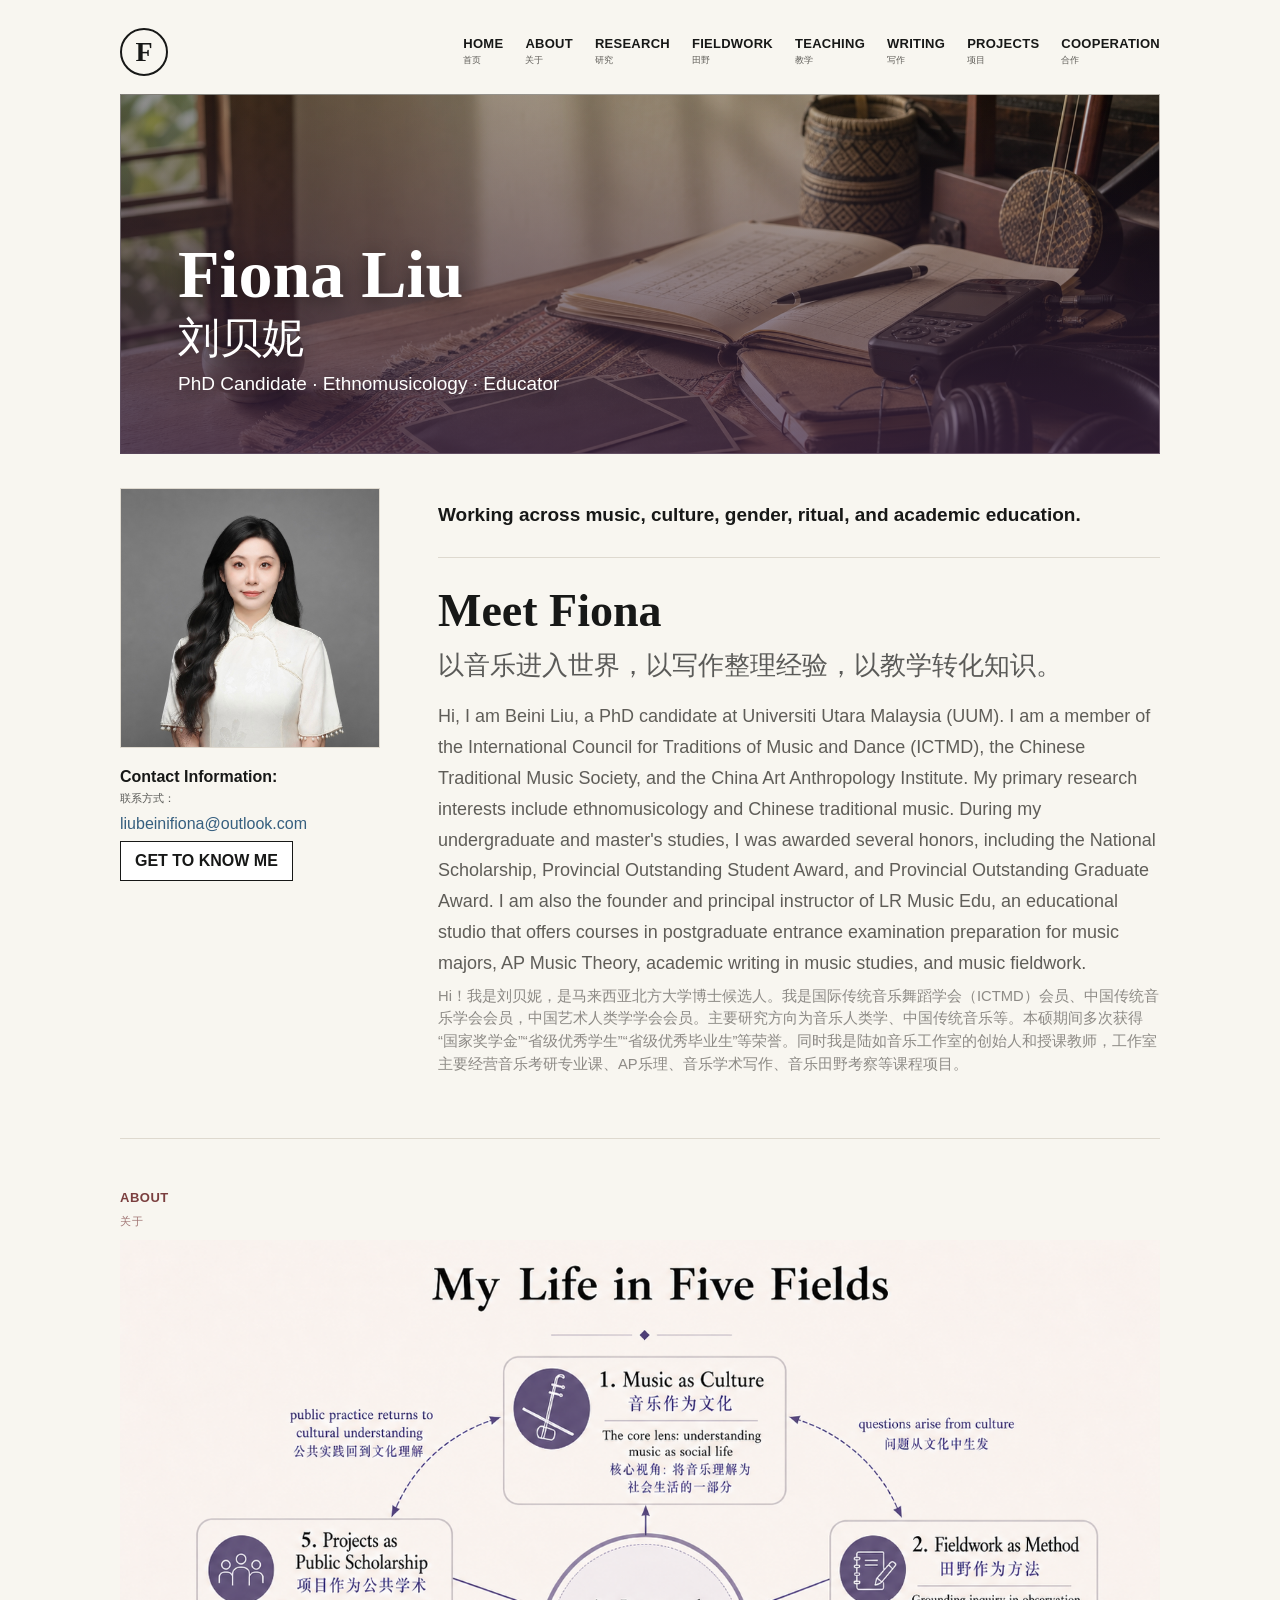
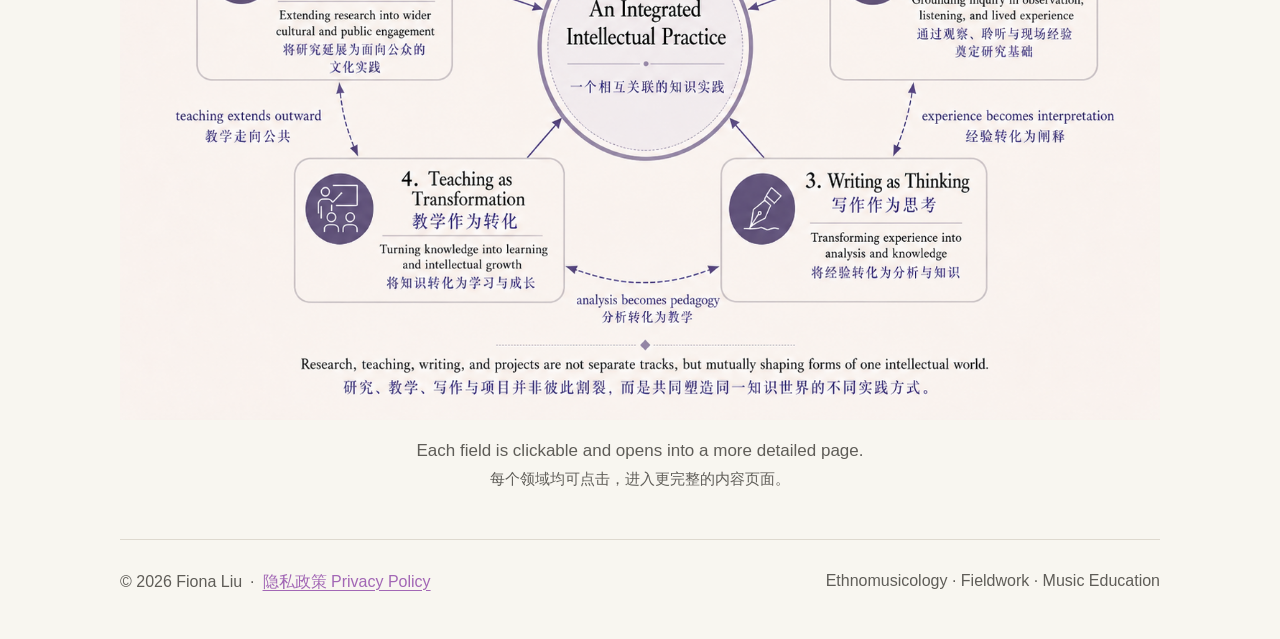
==== index.html @ c887c6ca "Add files via upload" ====
<!doctype html>
<html lang="en">
  <head>
    <meta charset="utf-8">
    <meta name="viewport" content="width=device-width, initial-scale=1">
    <meta
      name="description"
      content="Fiona Liu, ethnomusicology PhD researcher, educator, and founder of Lu Ru Music."
    >
    <title>Fiona Liu | Ethnomusicology & Music Education</title>
    <link rel="stylesheet" href="styles.css?v=20260607-12">
  </head>
  <body>
    <header class="site-header">
      <a class="brand" href="#home" aria-label="Fiona Liu home">
        <span class="brand-mark">F</span>
      </a>
      <button class="menu-toggle" type="button" aria-expanded="false" aria-controls="primary-menu" data-i18n="navMenu">
        Navigation
      </button>
      <nav class="nav-links" id="primary-menu" aria-label="Primary navigation">
        <a href="#home" data-i18n="navHome">Home</a>
        <a href="#about" data-i18n="navAbout">About</a>
        <a href="#research" data-i18n="navResearch">Research</a>
        <a href="#fieldwork" data-i18n="navFieldwork">Fieldwork</a>
        <a href="#teaching" data-i18n="navTeaching">Teaching</a>
        <a href="#writing" data-i18n="navWriting">Writing</a>
        <a href="#projects" data-i18n="navProjects">Projects</a>
        <a href="#contact" data-i18n="navCooperation">Cooperation</a>
      </nav>
    </header>

    <main id="home">
      <section class="home-section">
        <div class="home-hero">
          <img src="assets/fieldwork-hero.png" alt="" class="home-banner">
          <div class="home-hero-copy">
            <h1 id="home-title">
              <span>Fiona Liu</span>
              <span class="name-local" data-i18n="heroTitleLocal">刘贝妮</span>
            </h1>
            <p class="role-line" data-i18n="heroEyebrow">PhD Candidate · Ethnomusicology · Educator</p>
          </div>
        </div>

        <div class="mobile-statement">
          <span class="statement-mark" aria-hidden="true">♪</span>
          <p class="tagline" data-i18n="heroCopy">
            Working across music, culture, gender, ritual, and academic education.
          </p>
        </div>

        <div class="home-grid">
          <aside class="profile-card" aria-label="Contact information">
            <img class="portrait-image" src="assets/fiona-portrait.jpg" alt="Portrait of Fiona Liu">
            <div class="contact-block">
              <h2 data-i18n="contactInfoTitle">Contact Information:</h2>
              <a href="mailto:liubeinifiona@outlook.com">liubeinifiona@outlook.com</a>
              <a class="button-link know-me-button" href="#about">GET TO KNOW ME</a>
            </div>
          </aside>

          <section class="home-intro" aria-labelledby="home-title">
            <p class="tagline" data-i18n="heroCopy">
              Working across music, culture, gender, ritual, and academic education.
            </p>

            <div class="divider"></div>

            <h2 data-i18n="aboutTitle">Meet Fiona</h2>
            <p data-i18n="aboutText">
              Hi, I am Beini Liu, a PhD candidate at Universiti Utara Malaysia (UUM). I am a member of the International Council for Traditions of Music and Dance (ICTMD), the Chinese Traditional Music Society, and the China Art Anthropology Institute.
            </p>
          </section>
        </div>
      </section>

      <section class="content-section" id="about">
        <p class="section-kicker" data-i18n="aboutKicker">About</p>
        <div class="about-diagram-wrap">
          <img class="about-diagram" src="assets/five-fields-diagram-life.png" alt="My Life in Five Fields diagram">
          <a class="diagram-hotspot hotspot-research" href="#research" aria-label="Go to Research"></a>
          <a class="diagram-hotspot hotspot-fieldwork" href="#fieldwork" aria-label="Go to Fieldwork"></a>
          <a class="diagram-hotspot hotspot-writing" href="#writing" aria-label="Go to Writing"></a>
          <a class="diagram-hotspot hotspot-teaching" href="#teaching" aria-label="Go to Teaching"></a>
          <a class="diagram-hotspot hotspot-projects" href="#projects" aria-label="Go to Projects"></a>
        </div>
        <p class="diagram-note">
          <span>Each field is clickable and opens into a more detailed page.</span>
          <span lang="zh-CN">每个领域均可点击，进入更完整的内容页面。</span>
        </p>
      </section>

      <section class="content-section" id="research">
        <div class="section-heading">
          <p class="section-kicker" data-i18n="researchKicker">Research</p>
          <h2 data-i18n="researchTitle">Research Threads</h2>
          <p class="section-intro" data-i18n="researchIntro">
            My research path first developed from the study and training of Chinese traditional music, and later turned toward the cultural contexts, social relations, and field experience emphasized in ethnomusicology.
          </p>
        </div>
        <div class="research-table-wrap" aria-label="Research threads table">
          <table class="research-table">
            <thead>
              <tr>
                <th scope="col">Year</th>
                <th scope="col">Research Thread</th>
                <th scope="col">Paper Title</th>
                <th scope="col">Focus</th>
                <th scope="col">Status</th>
              </tr>
            </thead>
            <tbody>
              <tr>
                <td>2026</td>
                <td>Intangible Cultural Heritage, Short Video, and Sonic Translation</td>
                <td>音乐非遗的短视频化与声音转译</td>
                <td>Examines how Xi'an drum music is re-mediated through short-video platforms, focusing on the transformation of sound, performance, heritage narration, and public reception in digital circulation.</td>
                <td>In Progress</td>
              </tr>
              <tr>
                <td>2025</td>
                <td>AI, Musical Style, and Cultural Translation</td>
                <td>Ethnic Music Style Migration Algorithm Based on Artificial Intelligence</td>
                <td>Explores how AI-based style migration raises questions about ethnic musical style, technological mediation, and cultural representation.</td>
                <td>Accepted</td>
              </tr>
              <tr>
                <td>2025</td>
                <td>Oral History, Chinese National Community, and Music Documentation</td>
                <td>音乐口述史中的“中华民族共同体”表达机制</td>
                <td>Developed from the National Arts Fund project on oral history and music documentation of the Chinese national community, this thread explores how musical practices, oral narratives, and ethnic community memory can be documented and interpreted through ethnomusicological research.</td>
                <td>Accepted</td>
              </tr>
              <tr>
                <td>2021</td>
                <td>Peking Opera, Model Opera, and Vocal Music Structure</td>
                <td>京剧“样板戏”生腔音乐研究</td>
                <td>Examines the musical structure and stylistic features of shengqiang in Peking Opera “model operas,” with attention to vocal writing, theatrical convention, and the transformation of traditional operatic language in modern political and cultural contexts.</td>
                <td>Master's Thesis</td>
              </tr>
              <tr>
                <td>2020</td>
                <td>Huqin, Opera, and Instrumental Transformation</td>
                <td>胡琴在板腔体戏曲中的演变</td>
                <td>Examines the historical and stylistic transformation of huqin within banqiang-style opera traditions.</td>
                <td>Published</td>
              </tr>
              <tr>
                <td>2020</td>
                <td>Ritual Sound and Local Religious Practice</td>
                <td>An Investigation Report on the Music of Lectures in Lingying Palace of Mount Tai in Shandong Province</td>
                <td>Based on fieldwork on Taoist ritual music at Mount Tai, this thread examines the relation between local religious practice, ritual sound, and musical documentation.</td>
                <td>Conference Paper</td>
              </tr>
              <tr>
                <td>2020</td>
                <td>Labor Song, Place, and Cultural Memory</td>
                <td>山东运河号子审美特征及文化内涵研究</td>
                <td>Considers Shandong Canal Chant as a musical expression of regional labor, aesthetic form, and cultural memory.</td>
                <td>Published</td>
              </tr>
              <tr>
                <td>2020</td>
                <td>Traditional Music and Classroom Pedagogy</td>
                <td>The Art of Lesson Preparation of Music Teaching in Junior Middle School: Based on the Perspective of Traditional Chinese Music</td>
                <td>Reflects on how Chinese traditional music can inform lesson preparation and music pedagogy in secondary education.</td>
                <td>Published</td>
              </tr>
              <tr>
                <td>2020</td>
                <td>Humanistic Spirit and Music Education</td>
                <td>论音乐表演中的人文精神</td>
                <td>Engages with the cultivation of humanistic values through music education and aesthetic experience.</td>
                <td>Published</td>
              </tr>
            </tbody>
          </table>
        </div>
        <div class="research-training" aria-label="Research training">
          <div class="section-heading">
            <p class="section-kicker" data-i18n="researchTrainingKicker">Research Training 丨 研究训练</p>
            <h2 data-i18n="researchTrainingTitle">Research Training</h2>
          </div>
          <div class="training-list">
            <article>
              <div class="training-year">2025</div>
              <div>
                <h4>China National Arts Funds Program</h4>
              </div>
            </article>
            <article>
              <div class="training-year">2025</div>
              <div>
                <h4>The 4th Oral History Training Workshop</h4>
                <p>Renmin University, China</p>
              </div>
            </article>
            <article>
              <div class="training-year">2024</div>
              <div>
                <h4>The 13th Graduate Summer School on “Fair Communication in the Global Information Society”</h4>
                <p>Fudan University, China</p>
              </div>
            </article>
            <article>
              <div class="training-year">2024</div>
              <div>
                <h4>Ethnic Minority Singing Method Field Visit and Data Analysis Training Camp</h4>
                <p>Shanghai Conservatory of Music, China</p>
              </div>
            </article>
            <article>
              <div class="training-year">2024</div>
              <div>
                <h4>Digital Fieldwork and Ethnographic Methods</h4>
                <p>Shanghai Normal University, China</p>
              </div>
            </article>
            <article>
              <div class="training-year">2024</div>
              <div>
                <h4>Qualitative Methods and NVivo</h4>
                <p>NUS Methods School, Singapore</p>
              </div>
            </article>
            <article>
              <div class="training-year">2020</div>
              <div>
                <h4>Online Program of Education and Teaching Management</h4>
                <p>NUS, Singapore</p>
              </div>
            </article>
            <article>
              <div class="training-year">2017</div>
              <div>
                <h4>Shandong Normal University’s First Summer School for Outstanding Undergraduates</h4>
                <p>University of Northern Colorado, USA</p>
              </div>
            </article>
          </div>
        </div>
        <a class="button-link section-back" href="#about">Back 返回</a>
      </section>

      <section class="content-section" id="fieldwork">
        <div class="section-heading">
          <p class="section-kicker" data-i18n="fieldworkKicker">Fieldwork 丨 田野</p>
          <h2 data-i18n="fieldworkTitle">Fieldwork Archive</h2>
          <p class="section-intro" data-i18n="fieldworkIntro">
            This page gathers Fiona Liu's fieldwork, field-based training, and documentation experience across different regions, communities, and musical contexts. It shows how fieldwork functions not only as a method of collecting materials, but also as a way of building relationships, refining questions, and understanding music in lived settings.
          </p>
        </div>
        <div class="fieldwork-table-wrap" aria-label="Fieldwork archive table">
          <table class="fieldwork-table">
            <thead>
              <tr>
                <th scope="col">Year</th>
                <th scope="col">Fieldwork / Training</th>
                <th scope="col">Location</th>
                <th scope="col">Focus</th>
              </tr>
            </thead>
            <tbody>
              <tr>
                <td>2025</td>
                <td>Fieldwork on Indonesian Music Culture</td>
                <td>Bali/Yogyakarta, Indonesia</td>
                <td>Gamelan, Wayang Kulit, Kecak, traditional dance</td>
              </tr>
              <tr>
                <td>2025</td>
                <td>Fieldwork on Indigenous Music in Borneo</td>
                <td>East Malaysia</td>
                <td>Kenyah and Kadazan-Dusun music, instruments, interviews with heritage bearers</td>
              </tr>
              <tr>
                <td>2025</td>
                <td>National Arts Fund Oral History Program</td>
                <td>Guangxi, China</td>
                <td>Zhuang musical traditions, oral history, music documentation</td>
              </tr>
              <tr>
                <td>2024</td>
                <td>Minority Vocal Techniques Fieldwork Workshop</td>
                <td>Yunnan, China</td>
                <td>Bai Dabenqu, Nanjian Tiaocai, Midu folk songs</td>
              </tr>
              <tr>
                <td>2024</td>
                <td>Fieldwork on Mongolian Traditional Music</td>
                <td>Inner Mongolia, China</td>
                <td>Morin khuur, music museum, student interviews</td>
              </tr>
              <tr>
                <td>2024</td>
                <td>Digital Fieldwork Winter Training Camp</td>
                <td>Shanghai, China</td>
                <td>Digital methods, observation, interviews</td>
              </tr>
              <tr>
                <td>2020</td>
                <td>Interview with a Municipal Peking Opera Troupe</td>
                <td>China</td>
                <td>Peking Opera troupe organization, performance practice, and performer interviews</td>
              </tr>
              <tr>
                <td>2019-2020</td>
                <td>Fieldwork on Taoist Music</td>
                <td>Mount Tai, China</td>
                <td>Taoist ritual music and local religious practice</td>
              </tr>
            </tbody>
          </table>
        </div>
        <a class="button-link section-back" href="#about">Back 返回</a>
      </section>

      <section class="content-section" id="teaching">
        <div class="section-heading">
          <p class="section-kicker" data-i18n="teachingKicker">Teaching 丨 教学</p>
          <h2 data-i18n="teachingTitle">Music education</h2>
          <p class="section-intro" data-i18n="teachingIntro">
            The studio was founded in 2021. Its teaching work centers on the exam preparation needs of music students, especially postgraduate entrance courses, music theory, and academic writing training.
          </p>
        </div>

        <figure class="teaching-scope-figure">
          <button class="teaching-scope-button" type="button" data-image-viewer-trigger data-image-src="assets/lr-music-edu-scope.png" aria-label="放大查看陆如音乐经营范围图片">
            <img src="assets/lr-music-edu-scope.png" alt="陆如音乐经营范围：音乐考研专业课、音乐学术写作、乐理、音乐田野工作坊及进阶路径">
            <span>点击图片放大查看</span>
          </button>
        </figure>

        <div class="teaching-detail" lang="zh-CN">
          <section class="teaching-block">
            <div class="teaching-block-heading">
              <p class="section-kicker">Course Plan</p>
              <h3>考研初试课程</h3>
            </div>
            <div class="course-table-wrap" aria-label="考研初试课程方案">
              <table class="course-table">
                <thead>
                  <tr>
                    <th scope="col">课程名称</th>
                    <th scope="col">课时</th>
                    <th scope="col">授课形式</th>
                    <th scope="col">费用</th>
                  </tr>
                </thead>
                <tbody>
                  <tr>
                    <td data-label="课程名称">中西方音史基础班</td>
                    <td data-label="课时">40h +</td>
                    <td data-label="授课形式">录播</td>
                    <td data-label="费用">468元</td>
                  </tr>
                  <tr>
                    <td data-label="课程名称">中西方音史全程班</td>
                    <td data-label="课时">100h +</td>
                    <td data-label="授课形式">录播 + 直播 + 带背 + 模考</td>
                    <td data-label="费用">4950元</td>
                  </tr>
                  <tr>
                    <td data-label="课程名称">艺术概论基础班</td>
                    <td data-label="课时">20h +</td>
                    <td data-label="授课形式">录播</td>
                    <td data-label="费用">398元</td>
                  </tr>
                  <tr>
                    <td data-label="课程名称">艺术概论全程班</td>
                    <td data-label="课时">60h +</td>
                    <td data-label="授课形式">录播 + 直播 + 带背 + 模考</td>
                    <td data-label="费用">3500元</td>
                  </tr>
                  <tr>
                    <td data-label="课程名称">和声与曲式分析</td>
                    <td data-label="课时">50h +</td>
                    <td data-label="授课形式">直播</td>
                    <td data-label="费用">4400元</td>
                  </tr>
                  <tr>
                    <td data-label="课程名称">和声写作</td>
                    <td data-label="课时">30h +</td>
                    <td data-label="授课形式">直播</td>
                    <td data-label="费用">2500元</td>
                  </tr>
                </tbody>
              </table>
            </div>
          </section>

          <section class="teaching-block">
            <div class="teaching-block-heading">
              <h3>复试课程</h3>
            </div>
            <div class="course-table-wrap" aria-label="复试课程方案">
              <table class="course-table course-table-compact">
                <thead>
                  <tr>
                    <th scope="col">课程名称</th>
                    <th scope="col">课时</th>
                    <th scope="col">授课形式</th>
                    <th scope="col">费用</th>
                  </tr>
                </thead>
                <tbody>
                  <tr>
                    <td data-label="课程名称">中英文面试班</td>
                    <td data-label="课时">8h</td>
                    <td data-label="授课形式">直播</td>
                    <td data-label="费用">1500元</td>
                  </tr>
                  <tr>
                    <td data-label="课程名称">面试 + 笔试班</td>
                    <td data-label="课时">20h</td>
                    <td data-label="授课形式">直播</td>
                    <td data-label="费用">5000元</td>
                  </tr>
                </tbody>
              </table>
            </div>
          </section>

          <section class="teaching-block">
            <div class="teaching-block-heading">
              <p class="section-kicker">Teaching Features</p>
              <h3>教学特色</h3>
            </div>
            <ol class="teaching-feature-list">
              <li>
                <strong>定制化课程教材</strong>
                <p>不同课程均配套工作室自研或定制化教材，以适应具体学习目标、考试要求与课程内容。</p>
              </li>
              <li>
                <strong>框架化知识建构</strong>
                <p>课程将考试重难点纳入清晰的知识框架中。通过系统梳理与结构化讲解，帮助学生在理解的基础上记忆，从而提升学习效率与答题稳定性。</p>
              </li>
              <li>
                <strong>应试能力训练</strong>
                <p>通过知识点讲解、带背、答题模板、模拟考试、考后讲评等方式，帮助学生熟悉考试节奏，形成较稳定的答题思路与复试临场表达能力。课程目标并非单纯“讲完知识”，而是帮助学生真正进入考试状态。</p>
              </li>
              <li>
                <strong>全程学习陪伴</strong>
                <p>从报名、选课、复习规划到考前冲刺，教师与助教会根据学生的学习进度提供持续支持。通过课程提醒、资料整理、答疑反馈、阶段性督促与备考建议，帮助学生减少信息混乱与复习焦虑，在较长的备考周期中保持清晰方向与稳定节奏。</p>
              </li>
            </ol>
          </section>

          <section class="teaching-block">
            <div class="teaching-block-heading">
              <p class="section-kicker">Scores & Essays</p>
              <h3>历届高分及经验贴</h3>
            </div>
            <div class="score-carousel" data-score-gallery aria-label="历届高分成绩图片">
              <button class="score-nav score-nav-prev" type="button" data-score-prev aria-label="查看上一张高分成绩图片">‹</button>
              <button
                class="score-slide"
                type="button"
                data-score-current
                data-image-viewer-trigger
                data-image-src="assets/teaching-score-01.jpg"
                aria-label="放大查看高分成绩图片 01"
              >
                <img src="assets/teaching-score-01.jpg" alt="高分成绩图片 01" data-score-image>
              </button>
              <button class="score-nav score-nav-next" type="button" data-score-next aria-label="查看下一张高分成绩图片">›</button>
              <p class="score-counter" data-score-counter>1 / 10</p>
            </div>
            <div class="experience-link-grid" aria-label="经验贴链接">
              <a class="experience-link" href="http://mp.weixin.qq.com/mp/homepage?__biz=Mzg5OTcyOTYxMg==&amp;hid=3&amp;sn=7098800a2a4557415b067692d7c0c582&amp;scene=18#wechat_redirect" target="_blank" rel="noopener">点击查询历届考研高分及经验贴分享</a>
            </div>
          </section>

          <section class="teaching-block teaching-contact-block">
            <div>
              <p class="section-kicker">Contact 丨 咨询</p>
              <p class="teaching-note">择校方案、其他课程安排、一对一授课费等请咨询助教老师。</p>
              <p class="assistant-wechat">助教老师微信：<strong>Luru9250</strong></p>
            </div>
            <dl class="platform-list">
              <div>
                <dt>微信公众号</dt>
                <dd>陆如音乐</dd>
              </div>
              <div>
                <dt>小红书</dt>
                <dd>陆如音乐考研小助手 / 悦乐艺术</dd>
              </div>
              <div>
                <dt>抖音</dt>
                <dd>陆如音乐考研</dd>
              </div>
            </dl>
          </section>
        </div>
        <a class="button-link section-back" href="#about">Back 返回</a>
      </section>

      <section class="content-section" id="writing">
        <div class="section-heading">
          <p class="section-kicker" data-i18n="writingKicker">Writing 丨 写作</p>
          <h2 data-i18n="writingTitle">Selected Writing and Publications</h2>
          <p class="section-intro" data-i18n="writingIntro">
            Music Theory Wonderland is a WeChat public account I founded as a more flexible space for academic writing beyond formal journal publication.
          </p>
        </div>
        <div class="blog-list">
          <article>
            <h3><a href="https://mp.weixin.qq.com/s/9nIK9rqPvQYS9N3n2qO8lA" target="_blank" rel="noopener">从《YMCA》到独特舞蹈：特朗普如何用音乐打动选民？</a></h3>
            <p class="blog-title-en">From "YMCA" to Unique Dance Moves: How Is Trump Using Music to Win Over Voters?</p>
            <a class="read-more" href="https://mp.weixin.qq.com/s/9nIK9rqPvQYS9N3n2qO8lA" target="_blank" rel="noopener">Read more</a>
          </article>
          <article>
            <h3><a href="https://mp.weixin.qq.com/s/YH13wRKrJsSYfxjc-TiKJA" target="_blank" rel="noopener">当笑声因音乐被反复想起：《喜人奇妙夜2》的出圈路径再观察</a></h3>
            <p class="blog-title-en">When Laughter Resurfaces Through Music: Reexamining the Viral Journey of Amazing Night 2</p>
            <a class="read-more" href="https://mp.weixin.qq.com/s/YH13wRKrJsSYfxjc-TiKJA" target="_blank" rel="noopener">Read more</a>
          </article>
          <article>
            <h3><a href="https://mp.weixin.qq.com/s/sgnCCrWtTBvuL61Z6lHt1A" target="_blank" rel="noopener">谁在为AI时代的音乐创作/研究负责？关于作者性、判断力与田野经验的讨论</a></h3>
            <p class="blog-title-en">Who Is Responsible for Music Creation and Research in the AI Era? A Discussion on Authorship, Judgment, and Field Experience</p>
            <a class="read-more" href="https://mp.weixin.qq.com/s/sgnCCrWtTBvuL61Z6lHt1A" target="_blank" rel="noopener">Read more</a>
          </article>
          <article>
            <h3><a href="https://mp.weixin.qq.com/s/J_a_qDvz5eRKCL1OLcPpaQ" target="_blank" rel="noopener">沉浸还是规训？剧本杀音乐中的权力机制</a></h3>
            <p class="blog-title-en">Immersion or Discipline? Power Dynamics in Murder Mystery Game Music</p>
            <a class="read-more" href="https://mp.weixin.qq.com/s/J_a_qDvz5eRKCL1OLcPpaQ" target="_blank" rel="noopener">Read more</a>
          </article>
          <article>
            <h3><a href="https://mp.weixin.qq.com/s/LTXzEIcBdOYKneJADMeTpQ" target="_blank" rel="noopener">消失的她：西方音乐史中女性创作者的边缘化</a></h3>
            <p class="blog-title-en">The Invisible Woman: The Marginalization of Female Creators in Western Music History</p>
            <a class="read-more" href="https://mp.weixin.qq.com/s/LTXzEIcBdOYKneJADMeTpQ" target="_blank" rel="noopener">Read more</a>
          </article>
          <article>
            <h3><a href="https://mp.weixin.qq.com/s/bNg7Qpk66sN8X6w8YKgJvw" target="_blank" rel="noopener">高敏感研究者的音乐田野生存指南</a></h3>
            <p class="blog-title-en">A Survival Guide for Highly Sensitive Researchers in Music Fieldwork</p>
            <a class="read-more" href="https://mp.weixin.qq.com/s/bNg7Qpk66sN8X6w8YKgJvw" target="_blank" rel="noopener">Read more</a>
          </article>
          <article>
            <h3><a href="https://mp.weixin.qq.com/s/6ffTos_FP8kkSpn-Kwp2gA" target="_blank" rel="noopener">当音乐遇上短视频：为什么《APT.》和“钵钵鸡”让我感到尴尬？</a></h3>
            <p class="blog-title-en">When Music Meets Short Video: Why Do APT. and Bo Bo Chicken Make Me Feel Awkward?</p>
            <a class="read-more" href="https://mp.weixin.qq.com/s/6ffTos_FP8kkSpn-Kwp2gA" target="_blank" rel="noopener">Read more</a>
          </article>
          <article>
            <h3><a href="https://mp.weixin.qq.com/s/X--bbfLhHB1d7gN6oNuMpQ" target="_blank" rel="noopener">学术解读：仪式理论如何揭示夜店音乐文化的隐秘逻辑？</a></h3>
            <p class="blog-title-en">Academic Analysis: How Does Ritual Theory Reveal the Hidden Logic of Nightclub Music Culture?</p>
            <a class="read-more" href="https://mp.weixin.qq.com/s/X--bbfLhHB1d7gN6oNuMpQ" target="_blank" rel="noopener">Read more</a>
          </article>
        </div>
        <a class="button-link section-back" href="#about">Back 返回</a>
      </section>

      <section class="content-section" id="projects">
        <div class="section-heading">
          <p class="section-kicker" data-i18n="projectsKicker">Projects 丨 项目</p>
          <h2 data-i18n="projectsTitle">Projects and Public Scholarship</h2>
          <p class="section-intro" data-i18n="projectsIntro">
            The public project presented here mainly refers to the music fieldwork workshop currently being developed by Lu Ru Music Edu.
          </p>
        </div>
        <figure class="detail-image-figure project-map-figure">
          <button class="detail-image-button" type="button" data-image-viewer-trigger data-image-src="assets/music-fieldwork-project-map.png" aria-label="放大查看音乐田野项目地图">
            <img src="assets/music-fieldwork-project-map.png" alt="音乐田野项目地图，展示中国不同地区音乐田野项目的发布、可开展与筹备状态">
            <span>点击图片放大查看</span>
          </button>
        </figure>

        <div class="project-detail" lang="zh-CN">
          <section class="project-block project-article-block">
            <div class="project-block-heading">
              <p class="section-kicker">Field Notes</p>
              <h3>项目文章</h3>
            </div>
            <div class="project-link-list">
              <a href="https://mp.weixin.qq.com/s/dilDGLXddLT5PkNdineLOg" target="_blank" rel="noopener">
                <strong>拾音·行记丨听见侗寨：在鼓楼与歌堂之间，重寻大歌的呼吸</strong>
                <span>Sound Notes from the Field | Listening to Dong Villages: Grand Song between Drum Towers and Song Halls</span>
              </a>
              <a href="https://mp.weixin.qq.com/s/uX6w-XBXonkPQTqz2elQ6Q" target="_blank" rel="noopener">
                <strong>拾音·行记 | 壮乡探源：在南宁，听见非遗的活态回响</strong>
                <span>Sound Notes from the Field | Listening to Zhuang Heritage: Living Echoes of Intangible Culture in Nanning</span>
              </a>
              <a href="https://mp.weixin.qq.com/s/JOtLCGwrvolOMg-_h1RFiw" target="_blank" rel="noopener">
                <strong>独立学者计划丨一对一个性化音乐田野科研定制</strong>
                <span>Independent Scholar Program | Personalized One-on-One Mentorship in Music Fieldwork and Research</span>
              </a>
            </div>
          </section>

          <section class="project-block">
            <div class="project-block-heading">
              <p class="section-kicker">Process</p>
              <h3>实施步骤</h3>
            </div>
            <ol class="project-step-list">
              <li>
                <strong>第一阶段：理论课堂</strong>
                <p>在正式进入田野之前，项目将开设《如何进行田野调查》专题课程。授课教师将围绕音乐田野工作的基本方法与核心工具展开讲解，帮助学生建立进入现场前的基本认知框架。</p>
              </li>
              <li>
                <strong>第二阶段：田野实践</strong>
                <p>在完成理论导入后，学生将带着问题意识与方法准备进入真实的文化现场。项目将根据不同主题安排传习馆、博物馆、音乐表演现场、传承人工作空间或地方文化场域等田野地点。</p>
                <p>在这一阶段，学生需要将课堂中学习到的观察、访谈与记录方法应用于实际情境之中。通过与传承人、表演者、音乐现场的接触，学生将完成从方法理解到现场经验的转化，初步建立对音乐作为文化实践的整体认识。</p>
              </li>
              <li>
                <strong>第三阶段：整理产出</strong>
                <p>田野结束后，学生将在指导教师的帮助下对所见、所闻、所记进行整理与转化。根据个人兴趣、学习目标与材料基础，学生可以进一步完成田野报告、研究札记、专题文章、短视频脚本或影像小片等不同形式的成果。</p>
              </li>
            </ol>
          </section>

          <section class="project-block">
            <div class="project-block-heading">
              <p class="section-kicker">Outcomes</p>
              <h3>项目收获</h3>
            </div>
            <ol class="project-outcome-list">
              <li>
                <strong>建立地方文化与非遗知识基础</strong>
                <p>参与者将通过项目导入与现场学习，了解当地历史文化背景、音乐传统、非遗项目特色及其传承脉络。</p>
              </li>
              <li>
                <strong>系统体验音乐田野调查流程</strong>
                <p>项目将带领参与者经历从前期准备、现场观察、访谈交流到材料整理的完整田野过程，初步掌握观察、访谈、记录与资料归纳等基础方法，并尝试将其应用于音乐、非遗、文化研究及相关跨学科议题之中。</p>
              </li>
              <li>
                <strong>深入理解非遗项目的文化语境</strong>
                <p>项目强调对非遗实践的深度进入，而不是停留于表演观看或浅层体验。参与者将围绕非遗项目的历史来源、传统习俗、社群关系、传承机制与当代发展处境展开观察与思考，理解其作为一种活态文化实践的复杂面向。</p>
              </li>
              <li>
                <strong>形成可积累的田野成果</strong>
                <p>项目期间，参与者将在指导下完成个人考察笔记，并根据项目安排整理访谈记录、影像材料、学术日志、观察札记或非遗体验成果等内容。这些材料将成为后续写作、研究训练与个人作品积累的重要基础。</p>
              </li>
              <li>
                <strong>获得项目结业证明</strong>
                <p>完成项目学习与相关任务后，参与者将获得项目结业证书。该证书可作为音乐田野、非遗学习与学术实践经历的辅助证明，为个人学习履历与后续申请材料提供支持。</p>
              </li>
            </ol>
          </section>
        </div>
        <a class="button-link section-back" href="#about">Back 返回</a>
      </section>

      <section class="contact-page" id="contact">
        <div class="contact-band" aria-hidden="true"></div>
        <div class="contact-form-wrap">
          <h2 data-i18n="contactFormTitle">Get in touch with me!</h2>
          <form class="contact-form" data-contact-form>
            <label for="contact-name" data-i18n="contactNameLabel">Name</label>
            <input id="contact-name" name="name" type="text" autocomplete="name" required>

            <label for="contact-email" data-i18n="contactEmailLabel">Email</label>
            <input id="contact-email" name="email" type="email" autocomplete="email" required>

            <label for="contact-message" data-i18n="contactMessageLabel">Message</label>
            <textarea id="contact-message" name="message" rows="9" required></textarea>

            <button type="submit" data-i18n="contactSendLabel">Send</button>
            <p class="contact-form-status" data-contact-status aria-live="polite"></p>
          </form>
        </div>
      </section>
    </main>

    <footer class="site-footer">
      <div class="footer-primary">
        <span>© <span data-year></span> Fiona Liu</span>
        <span aria-hidden="true">·</span>
        <a href="privacy.html">隐私政策 Privacy Policy</a>
      </div>
      <span data-i18n="footerText">Ethnomusicology · Fieldwork · Music Education</span>
    </footer>

    <div class="image-viewer" data-image-viewer hidden role="dialog" aria-modal="true" aria-label="图片查看器">
      <button class="image-viewer-close" type="button" data-image-viewer-close>关闭</button>
      <div class="image-viewer-stage" data-image-viewer-stage>
        <img data-image-viewer-image src="" alt="">
      </div>
      <div class="image-viewer-controls" aria-label="图片缩放控制">
        <button type="button" data-image-viewer-zoom-out>－</button>
        <button type="button" data-image-viewer-reset>还原</button>
        <button type="button" data-image-viewer-zoom-in>＋</button>
      </div>
    </div>
    <script src="script.js?v=20260607-12"></script>
  </body>
</html>
---- styles.css ----
:root {
  --ink: #171817;
  --muted: #5f5d58;
  --paper: #f8f6f0;
  --surface: #ffffff;
  --line: #ded9cf;
  --accent: #7b3f3f;
  --link: #365f7f;
  --placeholder: #ece7dd;
  color: var(--ink);
  background: var(--paper);
  font-family: Arial, "PingFang SC", "Microsoft YaHei", sans-serif;
}

* {
  box-sizing: border-box;
}

[hidden] {
  display: none !important;
}

html {
  scroll-behavior: auto;
}

body {
  margin: 0;
  min-width: 320px;
  background: var(--paper);
}

body.is-viewer-open {
  overflow: hidden;
}

a {
  color: var(--link);
  text-decoration: none;
}

a:hover {
  text-decoration: underline;
}

.site-header,
.home-section,
.content-section,
.site-footer {
  width: min(1040px, calc(100% - 36px));
  margin: 0 auto;
}

.site-header {
  display: grid;
  grid-template-columns: auto 1fr;
  gap: 18px 28px;
  align-items: center;
  padding: 28px 0 18px;
  background: var(--paper);
}

.brand {
  display: inline-flex;
  align-items: center;
  gap: 12px;
  color: var(--ink);
  font-size: 26px;
  font-weight: 700;
  text-decoration: none;
}

.brand-mark {
  display: grid;
  width: 48px;
  height: 48px;
  place-items: center;
  border: 2px solid currentColor;
  border-radius: 50%;
  font-family: Georgia, "Times New Roman", serif;
  font-size: 28px;
  font-weight: 700;
}

.nav-links {
  display: flex;
  flex-wrap: wrap;
  justify-content: flex-end;
  gap: 10px 22px;
  font-size: 13px;
  font-weight: 700;
  letter-spacing: 0.02em;
  text-transform: uppercase;
}

.nav-links a {
  color: var(--ink);
}

.nav-links .i18n-zh,
.menu-toggle .i18n-zh {
  margin-top: 2px;
  color: var(--muted);
  font-size: 0.72em;
  font-weight: 500;
  letter-spacing: 0;
  text-transform: none;
}

.menu-toggle {
  display: none;
  justify-self: end;
  padding: 11px 20px;
  border: 2px solid var(--ink);
  border-radius: 999px;
  color: var(--ink);
  background: transparent;
  font: inherit;
  font-weight: 700;
  line-height: 1.1;
}

.home-section {
  padding-bottom: 46px;
  border-bottom: 1px solid var(--line);
}

.home-hero {
  position: relative;
}

.home-hero::after {
  position: absolute;
  inset: 0;
  content: "";
  background:
    linear-gradient(180deg, rgba(23, 24, 23, 0.12), rgba(65, 39, 71, 0.7)),
    linear-gradient(90deg, rgba(23, 24, 23, 0.4), rgba(23, 24, 23, 0.06));
}

.home-banner {
  display: block;
  width: 100%;
  height: clamp(180px, 31vw, 360px);
  object-fit: cover;
  object-position: center;
  border: 1px solid var(--line);
  background: var(--placeholder);
}

.home-hero-copy {
  position: absolute;
  left: clamp(24px, 6vw, 58px);
  right: clamp(24px, 6vw, 58px);
  bottom: clamp(26px, 6vw, 56px);
  z-index: 1;
  color: #ffffff;
  text-shadow: 0 4px 18px rgba(0, 0, 0, 0.45);
}

.home-hero-copy h1,
.home-hero-copy .role-line,
.home-hero-copy .name-local {
  color: #ffffff;
}

.mobile-statement {
  display: none;
}

.home-grid {
  display: grid;
  grid-template-columns: 260px minmax(0, 1fr);
  gap: clamp(28px, 5vw, 58px);
  padding-top: 34px;
}

.profile-card {
  display: grid;
  align-content: start;
  gap: 20px;
}

.portrait-image {
  display: block;
  width: 100%;
  height: auto;
  border: 1px solid var(--line);
  background: var(--placeholder);
}

.portrait-placeholder,
.image-placeholder {
  display: grid;
  place-items: center;
  border: 1px solid var(--line);
  color: var(--muted);
  background:
    linear-gradient(135deg, transparent 49%, rgba(0, 0, 0, 0.08) 49% 51%, transparent 51%),
    var(--placeholder);
  text-align: center;
}

.portrait-placeholder {
  min-height: 270px;
  padding: 24px;
}

.image-placeholder {
  min-height: 150px;
  padding: 18px;
  font-size: 14px;
}

.button-link {
  display: inline-block;
  width: fit-content;
  padding: 10px 14px;
  border: 1px solid var(--ink);
  color: var(--ink);
  background: var(--surface);
  font-weight: 700;
  text-decoration: none;
}

.know-me-button {
  margin-top: 12px;
}

.section-back {
  margin-top: 34px;
}

.contact-block h2 {
  margin: 0 0 8px;
  font: inherit;
  font-weight: 700;
}

.contact-block a,
.social-links a {
  display: block;
  margin-top: 8px;
}

.home-intro {
  min-width: 0;
}

.home-intro h2 {
  overflow-wrap: normal;
}

.home-intro h2 .i18n-zh {
  white-space: nowrap;
  overflow-wrap: normal;
  font-size: clamp(20px, 2.6vw, 26px);
}

h1,
h2,
h3,
p {
  overflow-wrap: anywhere;
}

h1 {
  margin: 0 0 8px;
  font-family: Georgia, "Times New Roman", "Songti SC", serif;
  font-size: clamp(42px, 6vw, 68px);
  line-height: 1.05;
}

.name-local {
  display: block;
  margin-top: 6px;
  color: var(--muted);
  font-size: 0.62em;
  font-weight: 500;
}

.role-line,
.tagline {
  margin: 0;
  color: var(--ink);
  font-size: 19px;
  line-height: 1.55;
}

.tagline {
  margin-top: 12px;
  max-width: 720px;
  font-weight: 700;
}

.divider {
  width: 100%;
  height: 1px;
  margin: 28px 0;
  background: var(--line);
}

h2 {
  margin: 0 0 14px;
  font-family: Georgia, "Times New Roman", "Songti SC", serif;
  font-size: clamp(30px, 4vw, 46px);
  line-height: 1.1;
}

h3 {
  margin: 0 0 10px;
  font-family: Georgia, "Times New Roman", "Songti SC", serif;
  font-size: 23px;
  line-height: 1.25;
}

p {
  margin: 0 0 16px;
  color: var(--muted);
  font-size: 18px;
  line-height: 1.72;
}

.i18n-en,
.i18n-zh {
  display: block;
}

.i18n-zh {
  margin-top: 0.36em;
  color: color-mix(in srgb, currentColor 70%, transparent);
  font-size: 0.78em;
  font-weight: 500;
  line-height: 1.55;
}

p .i18n-zh,
li .i18n-zh,
time .i18n-zh {
  font-size: 0.82em;
}

h2 .i18n-zh {
  font-size: 0.68em;
}

h3 .i18n-zh {
  font-size: 0.76em;
}

.text-link {
  display: inline-block;
  margin-top: 6px;
  color: var(--accent);
  font-weight: 800;
  letter-spacing: 0.02em;
  text-transform: uppercase;
}

.content-section {
  padding: 48px 0;
  border-bottom: 1px solid var(--line);
}

.section-heading {
  margin-bottom: 24px;
}

.section-intro {
  max-width: 960px;
  margin-top: 18px;
  font-size: 17px;
  line-height: 1.68;
}

.section-intro .i18n-en {
  white-space: pre-line;
}

.section-kicker {
  margin: 0 0 10px;
  color: var(--accent);
  font-size: 13px;
  font-weight: 800;
  letter-spacing: 0.04em;
  text-transform: uppercase;
}

.feature-grid {
  display: grid;
  grid-template-columns: repeat(2, minmax(0, 1fr));
  gap: 28px;
}

.about-diagram-wrap {
  position: relative;
}

.about-diagram {
  display: block;
  width: 100%;
  height: auto;
}

.diagram-note {
  max-width: 760px;
  margin: 18px auto 0;
  color: var(--muted);
  font-size: 17px;
  line-height: 1.55;
  text-align: center;
}

.diagram-note span {
  display: block;
}

.diagram-note span[lang="zh-CN"] {
  margin-top: 4px;
  font-size: 0.86em;
}

.diagram-hotspot {
  position: absolute;
  z-index: 2;
  display: block;
  border-radius: 12px;
  outline: 0;
}

.diagram-hotspot:focus-visible {
  outline: 3px solid var(--accent);
  outline-offset: 3px;
}

.hotspot-research {
  top: 16%;
  left: 38%;
  width: 29%;
  height: 18%;
}

.hotspot-fieldwork {
  top: 37%;
  left: 73%;
  width: 25%;
  height: 19%;
}

.hotspot-writing {
  top: 70%;
  left: 62%;
  width: 28%;
  height: 18%;
}

.hotspot-teaching {
  top: 70%;
  left: 17%;
  width: 31%;
  height: 18%;
}

.hotspot-projects {
  top: 38%;
  left: 4%;
  width: 31%;
  height: 18%;
}

.feature-grid article {
  display: grid;
  gap: 14px;
}

.entry-list,
.project-list {
  display: grid;
  gap: 24px;
}

.research-table-wrap {
  overflow-x: auto;
  border-top: 2px solid var(--ink);
  border-bottom: 2px solid var(--ink);
}

.research-table {
  width: 100%;
  min-width: 980px;
  border-collapse: collapse;
  color: var(--ink);
  font-size: 15px;
  line-height: 1.45;
}

.research-table th,
.research-table td {
  padding: 14px 12px;
  vertical-align: top;
  text-align: left;
}

.research-table thead th {
  border-bottom: 1.5px solid var(--ink);
  color: var(--accent);
  font-size: 13px;
  font-weight: 800;
  letter-spacing: 0.03em;
  text-transform: uppercase;
}

.research-table tbody tr + tr td {
  border-top: 1px solid rgba(23, 24, 23, 0.12);
}

.research-table th:nth-child(1),
.research-table td:nth-child(1) {
  width: 72px;
  white-space: nowrap;
}

.research-table th:nth-child(2),
.research-table td:nth-child(2) {
  width: 220px;
}

.research-table th:nth-child(3),
.research-table td:nth-child(3) {
  width: 220px;
}

.research-table th:nth-child(5),
.research-table td:nth-child(5) {
  width: 110px;
  white-space: nowrap;
}

.fieldwork-table-wrap {
  overflow-x: auto;
  border-top: 2px solid var(--ink);
  border-bottom: 2px solid var(--ink);
}

.fieldwork-table {
  width: 100%;
  min-width: 820px;
  border-collapse: collapse;
  color: var(--ink);
  font-size: 16px;
  line-height: 1.45;
}

.fieldwork-table th,
.fieldwork-table td {
  padding: 16px 14px;
  vertical-align: top;
  text-align: left;
}

.fieldwork-table thead th {
  border-bottom: 1.5px solid var(--ink);
  color: var(--accent);
  font-size: 13px;
  font-weight: 800;
  letter-spacing: 0.03em;
  text-transform: uppercase;
}

.fieldwork-table tbody tr + tr td {
  border-top: 1px solid rgba(23, 24, 23, 0.12);
}

.fieldwork-table th:nth-child(1),
.fieldwork-table td:nth-child(1) {
  width: 96px;
  white-space: nowrap;
}

.fieldwork-table th:nth-child(2),
.fieldwork-table td:nth-child(2) {
  width: 280px;
}

.fieldwork-table th:nth-child(3),
.fieldwork-table td:nth-child(3) {
  width: 170px;
}

.research-training {
  margin-top: 54px;
  padding-top: 34px;
  border-top: 1px solid var(--line);
}

.training-list {
  display: grid;
  grid-template-columns: repeat(2, minmax(0, 1fr));
  gap: 0 34px;
}

.training-list article {
  display: grid;
  grid-template-columns: 72px minmax(0, 1fr);
  gap: 18px;
  padding: 18px 0;
  border-top: 1px solid rgba(23, 24, 23, 0.14);
}

.training-list article:nth-child(-n + 2) {
  border-top-color: var(--ink);
}

.training-year {
  color: var(--accent);
  font-size: 13px;
  font-weight: 800;
  letter-spacing: 0.06em;
}

.training-list h4 {
  margin: 0;
  color: var(--ink);
  font-family: Inter, "Noto Sans SC", sans-serif;
  font-size: 16px;
  line-height: 1.3;
}

.training-list p {
  margin: 7px 0 0;
  color: var(--muted);
  font-size: 15px;
  line-height: 1.45;
}

.entry-list article,
.project-list article {
  padding-bottom: 24px;
  border-bottom: 1px solid var(--line);
}

.entry-list article:last-child,
.project-list article:last-child {
  padding-bottom: 0;
  border-bottom: 0;
}

time {
  display: block;
  margin-bottom: 8px;
  color: var(--muted);
  font-size: 14px;
  font-weight: 700;
}

.blog-list {
  display: grid;
  gap: 38px;
}

.blog-list article {
  max-width: 820px;
}

.blog-list h3 {
  margin: 0;
  font-family: Inter, "Noto Sans SC", sans-serif;
  font-size: 22px;
  line-height: 1.25;
  letter-spacing: 0;
}

.blog-list h3 a {
  color: #a36bb2;
  text-decoration-thickness: 2px;
  text-underline-offset: 4px;
}

.blog-title-en {
  margin: 8px 0 12px;
  color: var(--ink);
  font-size: 18px;
  line-height: 1.35;
}

.read-more {
  display: inline-flex;
  align-items: center;
  min-height: 34px;
  padding: 0 14px;
  border: 1px solid rgba(23, 24, 23, 0.28);
  border-radius: 6px;
  color: var(--ink);
  background: transparent;
  text-decoration: none;
  font-size: 14px;
  line-height: 1;
}

.project-list article {
  display: grid;
  grid-template-columns: 180px minmax(0, 1fr);
  gap: 22px;
  align-items: start;
}

.teaching-scope-figure,
.detail-image-figure {
  margin: 42px 0 0;
  border-top: 2px solid var(--ink);
  border-bottom: 1px solid var(--line);
  padding: 24px 0;
}

.teaching-scope-button,
.detail-image-button {
  position: relative;
  display: block;
  width: 100%;
  padding: 0;
  border: 0;
  color: inherit;
  background: transparent;
  cursor: zoom-in;
}

.teaching-scope-button img,
.detail-image-button img {
  display: block;
  width: 100%;
  height: auto;
  border: 1px solid rgba(23, 24, 23, 0.16);
  background: var(--surface);
}

.teaching-scope-button span,
.detail-image-button span {
  position: absolute;
  right: 12px;
  bottom: 12px;
  padding: 7px 10px;
  border: 1px solid rgba(23, 24, 23, 0.18);
  background: rgba(255, 255, 255, 0.9);
  color: var(--ink);
  font-size: 13px;
  font-weight: 800;
}

.image-viewer {
  position: fixed;
  inset: 0;
  z-index: 100;
  display: grid;
  grid-template-rows: auto minmax(0, 1fr) auto;
  gap: 12px;
  padding: 16px;
  background: rgba(12, 12, 12, 0.92);
}

.image-viewer[hidden] {
  display: none;
}

.image-viewer-stage {
  overflow: auto;
  overscroll-behavior: contain;
  -webkit-overflow-scrolling: touch;
}

.image-viewer-stage img {
  display: block;
  max-width: none;
  width: var(--viewer-width, min(1120px, 170vw));
  height: auto;
  margin: 0 auto;
  user-select: none;
  -webkit-user-drag: none;
}

.image-viewer-close,
.image-viewer-controls button {
  min-height: 42px;
  border: 1px solid rgba(255, 255, 255, 0.34);
  color: #ffffff;
  background: rgba(255, 255, 255, 0.08);
  font: inherit;
  font-weight: 800;
}

.image-viewer-close {
  justify-self: end;
  padding: 0 16px;
}

.image-viewer-controls {
  display: grid;
  grid-template-columns: 56px minmax(0, 1fr) 56px;
  gap: 10px;
}

.teaching-detail {
  display: grid;
  gap: 42px;
  margin-top: 44px;
}

.teaching-block {
  padding-top: 26px;
  border-top: 2px solid var(--ink);
}

.teaching-block-heading {
  margin-bottom: 18px;
}

.teaching-block-heading h3 {
  margin: 0;
  font-size: clamp(28px, 3.5vw, 40px);
}

.course-table-wrap {
  overflow-x: auto;
  border-top: 1px solid var(--ink);
  border-bottom: 1px solid var(--ink);
}

.course-table {
  width: 100%;
  min-width: 720px;
  border-collapse: collapse;
  font-size: 16px;
  line-height: 1.45;
}

.course-table th,
.course-table td {
  padding: 14px 12px;
  border-top: 1px solid rgba(23, 24, 23, 0.14);
  text-align: left;
  vertical-align: top;
}

.course-table thead th {
  border-top: 0;
  color: var(--accent);
  font-size: 13px;
  font-weight: 800;
  letter-spacing: 0.04em;
  text-transform: uppercase;
}

.course-table td:nth-child(1) {
  font-weight: 800;
}

.course-table td:nth-child(2),
.course-table td:nth-child(4) {
  white-space: nowrap;
}

.course-table-compact {
  min-width: 560px;
}

.teaching-feature-list {
  display: grid;
  gap: 0;
  margin: 0;
  padding: 0;
  counter-reset: teaching-feature;
  list-style: none;
}

.teaching-feature-list li {
  display: grid;
  grid-template-columns: 56px minmax(0, 1fr);
  gap: 20px;
  padding: 22px 0;
  border-top: 1px solid var(--line);
  counter-increment: teaching-feature;
}

.teaching-feature-list li:first-child {
  border-top: 0;
}

.teaching-feature-list li::before {
  color: var(--accent);
  content: counter(teaching-feature, decimal-leading-zero);
  font-size: 14px;
  font-weight: 800;
  letter-spacing: 0.06em;
}

.teaching-feature-list strong {
  grid-column: 2;
  display: block;
  margin-bottom: 6px;
  color: var(--ink);
  font-size: 20px;
  line-height: 1.3;
}

.teaching-feature-list p {
  grid-column: 2;
  max-width: 820px;
  margin: 0;
  font-size: 16px;
  line-height: 1.72;
}

.score-carousel {
  display: grid;
  grid-template-columns: 44px minmax(0, 360px) 44px;
  grid-template-areas:
    "prev image next"
    ". counter .";
  align-items: center;
  justify-content: start;
  gap: 12px;
  padding: 2px 0 14px;
}

.score-slide {
  grid-area: image;
  display: grid;
  width: min(100%, 360px);
  height: 360px;
  place-items: center;
  padding: 0;
  border: 1px solid rgba(23, 24, 23, 0.16);
  background: var(--surface);
  color: var(--muted);
  font-size: 15px;
  font-weight: 800;
  text-align: center;
  cursor: zoom-in;
  overflow: hidden;
}

.score-slide img {
  display: block;
  width: 100%;
  height: 100%;
  object-fit: contain;
  background: #ffffff;
}

.score-nav {
  display: grid;
  width: 44px;
  height: 44px;
  place-items: center;
  border: 1px solid var(--ink);
  color: var(--ink);
  background: transparent;
  font: inherit;
  font-size: 32px;
  line-height: 1;
  cursor: pointer;
}

.score-nav-prev {
  grid-area: prev;
}

.score-nav-next {
  grid-area: next;
}

.score-nav:active {
  transform: translateY(1px);
}

.score-counter {
  grid-area: counter;
  margin: 0;
  color: var(--muted);
  font-size: 13px;
  font-weight: 800;
  text-align: center;
}

.experience-link-grid {
  display: flex;
  flex-wrap: wrap;
  gap: 8px;
  margin-top: 14px;
}

.experience-link {
  display: inline-flex;
  align-items: center;
  min-height: 44px;
  padding: 0 16px;
  border: 2px solid var(--accent);
  color: #ffffff;
  background: var(--accent);
  font-size: 17px;
  font-weight: 900;
  line-height: 1.15;
  text-decoration: none;
}

.experience-link:hover {
  border-color: var(--ink);
  background: var(--ink);
  color: #ffffff;
  text-decoration: none;
}

.teaching-contact-block {
  display: grid;
  grid-template-columns: minmax(0, 1fr) minmax(280px, 0.8fr);
  gap: 34px;
}

.teaching-note,
.assistant-wechat {
  max-width: 680px;
  margin-bottom: 10px;
  font-size: 16px;
}

.platform-list {
  display: grid;
  gap: 12px;
  margin: 0;
}

.platform-list div {
  display: grid;
  grid-template-columns: 88px minmax(0, 1fr);
  gap: 14px;
  padding-top: 12px;
  border-top: 1px solid var(--line);
}

.platform-list dt {
  color: var(--accent);
  font-size: 13px;
  font-weight: 800;
}

.platform-list dd {
  margin: 0;
  color: var(--ink);
  font-size: 15px;
  line-height: 1.5;
}

.project-detail {
  display: grid;
  gap: 42px;
  margin-top: 44px;
}

.project-block {
  padding-top: 26px;
  border-top: 2px solid var(--ink);
}

.project-block-heading {
  margin-bottom: 18px;
}

.project-block-heading h3 {
  margin: 0;
  font-size: clamp(28px, 3.5vw, 40px);
}

.project-link-list {
  display: grid;
  gap: 10px;
}

.project-link-list a {
  display: grid;
  gap: 6px;
  padding: 14px 0;
  border-top: 1px solid var(--line);
  color: var(--ink);
  text-decoration: none;
}

.project-link-list a:first-child {
  border-top-color: var(--ink);
}

.project-link-list a:hover {
  color: var(--accent);
  text-decoration: none;
}

.project-link-list strong {
  font-size: 18px;
  line-height: 1.35;
}

.project-link-list span {
  color: var(--muted);
  font-size: 14px;
  line-height: 1.45;
}

.project-step-list,
.project-outcome-list {
  display: grid;
  gap: 0;
  margin: 0;
  padding: 0;
  list-style: none;
  counter-reset: project-item;
}

.project-step-list li,
.project-outcome-list li {
  display: grid;
  grid-template-columns: 56px minmax(0, 1fr);
  gap: 20px;
  padding: 22px 0;
  border-top: 1px solid var(--line);
  counter-increment: project-item;
}

.project-step-list li:first-child,
.project-outcome-list li:first-child {
  border-top: 0;
}

.project-step-list li::before,
.project-outcome-list li::before {
  color: var(--accent);
  content: counter(project-item, decimal-leading-zero);
  font-size: 14px;
  font-weight: 800;
  letter-spacing: 0.06em;
}

.project-step-list strong,
.project-outcome-list strong {
  grid-column: 2;
  color: var(--ink);
  font-size: 20px;
  line-height: 1.35;
}

.project-step-list p,
.project-outcome-list p {
  grid-column: 2;
  max-width: 840px;
  margin: 0;
  font-size: 16px;
  line-height: 1.72;
}

.project-step-list p + p {
  margin-top: 8px;
}

.contact-page {
  width: 100%;
  margin: 0;
  background: var(--surface);
}

.contact-band {
  height: 70px;
  background: #5f3d68;
}

.contact-form-wrap {
  width: min(100% - 92px, 1040px);
  margin: 0 auto;
  padding: 72px 0 88px;
}

.contact-form-wrap h2 {
  margin: 0 0 44px;
  font-family: Inter, "Noto Sans SC", sans-serif;
  font-size: clamp(40px, 5vw, 58px);
  font-weight: 800;
  line-height: 1.08;
  letter-spacing: 0;
}

.contact-form {
  display: grid;
  gap: 18px;
  max-width: 980px;
}

.contact-form label {
  color: var(--ink);
  font-size: 24px;
  line-height: 1.2;
}

.contact-form input,
.contact-form textarea {
  width: 100%;
  border: 2px solid rgba(23, 24, 23, 0.18);
  border-radius: 8px;
  color: var(--ink);
  background: #ffffff;
  font: inherit;
  font-size: 18px;
}

.contact-form input {
  min-height: 56px;
  padding: 12px 16px;
}

.contact-form textarea {
  min-height: 380px;
  padding: 16px;
  resize: vertical;
}

.contact-form button {
  width: fit-content;
  min-height: 48px;
  margin-top: 8px;
  padding: 0 22px;
  border: 2px solid rgba(23, 24, 23, 0.22);
  border-radius: 8px;
  color: var(--ink);
  background: #ffffff;
  font: inherit;
  font-size: 18px;
  line-height: 1;
  cursor: pointer;
}

.contact-form button:disabled {
  cursor: not-allowed;
  opacity: 0.55;
}

.contact-form-status {
  min-height: 24px;
  margin: -8px 0 0;
  color: var(--muted);
  font-size: 16px;
}

.site-footer {
  display: flex;
  justify-content: space-between;
  gap: 18px;
  padding: 32px 0 46px;
  color: var(--muted);
}

.footer-primary {
  display: flex;
  flex-wrap: wrap;
  gap: 8px;
  align-items: center;
}

.site-footer a {
  color: #a267b5;
  text-decoration: underline;
  text-underline-offset: 3px;
}

.privacy-header,
.privacy-page,
.privacy-footer {
  width: min(920px, calc(100% - 44px));
  margin: 0 auto;
}

.privacy-header {
  display: flex;
  justify-content: space-between;
  align-items: center;
  padding: 34px 0 18px;
}

.privacy-back {
  padding: 10px 18px;
  border: 1px solid var(--ink);
  border-radius: 999px;
  color: var(--ink);
  font-weight: 700;
  text-decoration: none;
}

.privacy-page {
  padding: 54px 0 74px;
}

.privacy-hero {
  padding-bottom: 34px;
  border-bottom: 3px solid var(--ink);
}

.privacy-hero h1 {
  margin: 16px 0 8px;
  font-family: Georgia, "Times New Roman", serif;
  font-size: clamp(46px, 8vw, 82px);
  line-height: 0.98;
}

.privacy-subtitle {
  margin: 0 0 28px;
  color: #a267b5;
  font-size: clamp(28px, 4vw, 42px);
  font-weight: 700;
}

.privacy-hero p,
.privacy-content p,
.privacy-content li {
  color: var(--muted);
  font-size: 18px;
  line-height: 1.75;
}

.privacy-content article {
  padding: 30px 0;
  border-bottom: 1px solid var(--line);
}

.privacy-content h2 {
  margin: 0 0 16px;
  color: var(--accent);
  font-size: 22px;
  letter-spacing: 0.03em;
}

.privacy-content h3 {
  margin: 26px 0 10px;
  color: var(--ink);
  font-size: 19px;
}

.privacy-content ul {
  display: grid;
  gap: 6px;
  margin: 12px 0 18px;
  padding-left: 1.4em;
}

.privacy-content a {
  color: var(--link);
  text-decoration: underline;
}

@media (max-width: 820px) {
  .site-header {
    grid-template-columns: 1fr auto;
  }

  .menu-toggle {
    display: inline-flex;
    flex-direction: column;
    align-items: center;
  }

  .nav-links {
    grid-column: 1 / -1;
    display: none;
    grid-template-columns: repeat(2, minmax(0, 1fr));
    gap: 10px;
    justify-content: stretch;
  }

  .site-header.is-menu-open .nav-links {
    display: grid;
  }

  .nav-links a {
    padding: 12px;
    border: 1px solid var(--line);
    background: var(--surface);
    text-align: center;
  }

  .home-grid,
  .project-list article,
  .teaching-contact-block,
  .site-footer {
    grid-template-columns: 1fr;
    flex-direction: column;
  }

  .profile-card {
    grid-template-columns: minmax(0, 1fr);
  }

  .home-intro {
    order: -1;
  }

  .portrait-placeholder {
    min-height: 220px;
  }

  .contact-form-wrap {
    width: min(100% - 48px, 1040px);
    padding: 54px 0 74px;
  }

  .contact-form-wrap h2 {
    margin-bottom: 34px;
  }

  .contact-form {
    gap: 16px;
  }

  .contact-form label {
    font-size: 22px;
  }

  .contact-form input {
    min-height: 52px;
  }

  .contact-form input,
  .contact-form textarea {
    font-size: 18px;
  }

  .contact-form textarea {
    min-height: 340px;
  }

  .contact-form button {
    min-height: 46px;
    padding: 0 20px;
    font-size: 18px;
  }

  .training-list {
    grid-template-columns: 1fr;
  }

  .training-list article:nth-child(-n + 2) {
    border-top-color: rgba(23, 24, 23, 0.14);
  }

  .training-list article:first-child {
    border-top-color: var(--ink);
  }

  .teaching-detail {
    gap: 32px;
    margin-top: 32px;
    width: 100%;
    min-width: 0;
    overflow-x: hidden;
  }

  .teaching-scope-figure,
  .detail-image-figure {
    margin-top: 30px;
    padding: 14px 0 18px;
  }

  .teaching-scope-button,
  .detail-image-button {
    overflow: hidden;
    border: 1px solid rgba(23, 24, 23, 0.16);
    background: var(--surface);
  }

  .teaching-scope-button img,
  .detail-image-button img {
    width: 100%;
    min-width: 0;
    border: 0;
  }

  .teaching-scope-button span,
  .detail-image-button span {
    right: 10px;
    bottom: 10px;
    font-size: 12px;
  }

  .teaching-block {
    width: 100%;
    min-width: 0;
    overflow-x: hidden;
    padding-top: 22px;
  }

  .teaching-block-heading h3 {
    font-size: 28px;
    line-height: 1.12;
  }

  .course-table-wrap {
    overflow-x: visible;
    border-top: 0;
    border-bottom: 0;
  }

  .course-table,
  .course-table thead,
  .course-table tbody,
  .course-table tr,
  .course-table th,
  .course-table td {
    display: block;
  }

  .course-table {
    min-width: 0;
    font-size: 15px;
  }

  .course-table thead {
    position: absolute;
    overflow: hidden;
    width: 1px;
    height: 1px;
    clip: rect(0 0 0 0);
    white-space: nowrap;
  }

  .course-table tbody {
    display: grid;
    gap: 14px;
  }

  .course-table tr {
    display: grid;
    grid-template-columns: repeat(3, minmax(0, 1fr));
    gap: 9px;
    padding: 16px;
    border: 1px solid rgba(23, 24, 23, 0.14);
    background: rgba(255, 255, 255, 0.64);
  }

  .course-table td {
    display: grid;
    gap: 4px;
    min-width: 0;
    padding: 0;
    border-top: 0;
    line-height: 1.5;
    overflow-wrap: anywhere;
  }

  .course-table td::before {
    content: attr(data-label);
    color: var(--accent);
    font-size: 13px;
    font-weight: 800;
  }

  .course-table td:nth-child(1) {
    grid-column: 1 / -1;
    grid-template-columns: 1fr;
    padding-bottom: 4px;
    color: var(--ink);
    font-size: 18px;
    font-weight: 800;
    line-height: 1.35;
  }

  .course-table td:nth-child(1)::before {
    display: none;
  }

  .course-table td:nth-child(2),
  .course-table td:nth-child(4) {
    white-space: normal;
  }

  .teaching-feature-list li {
    display: block;
    padding: 18px 0;
  }

  .teaching-feature-list li::before,
  .teaching-feature-list strong,
  .teaching-feature-list p {
    grid-column: auto;
  }

  .teaching-feature-list li::before {
    display: block;
    margin-bottom: 8px;
  }

  .teaching-feature-list strong {
    font-size: 19px;
  }

  .teaching-feature-list p {
    max-width: none;
    font-size: 15px;
    line-height: 1.72;
    overflow-wrap: anywhere;
  }

  .score-carousel {
    grid-template-columns: 38px minmax(0, 1fr) 38px;
    justify-content: stretch;
    gap: 8px;
  }

  .score-slide {
    width: 100%;
    height: min(72vw, 320px);
    font-size: 14px;
  }

  .score-nav {
    width: 38px;
    height: 38px;
    font-size: 28px;
  }

  .experience-link-grid {
    gap: 7px;
    justify-content: center;
    margin-top: 10px;
  }

  .experience-link {
    min-height: 42px;
    padding: 0 14px;
    font-size: 15px;
  }

  .platform-list div {
    grid-template-columns: 76px minmax(0, 1fr);
  }

  .project-detail {
    gap: 32px;
    width: 100%;
    min-width: 0;
    margin-top: 32px;
    overflow-x: hidden;
  }

  .project-block {
    width: 100%;
    min-width: 0;
    overflow-x: hidden;
    padding-top: 22px;
  }

  .project-block-heading h3 {
    font-size: 28px;
    line-height: 1.12;
  }

  .project-link-list a {
    padding: 13px 0;
  }

  .project-link-list strong {
    font-size: 17px;
    line-height: 1.42;
  }

  .project-link-list span {
    font-size: 13px;
    line-height: 1.48;
    overflow-wrap: anywhere;
  }

  .project-step-list li,
  .project-outcome-list li {
    display: block;
    padding: 18px 0;
  }

  .project-step-list li::before,
  .project-outcome-list li::before {
    display: block;
    margin-bottom: 8px;
  }

  .project-step-list strong,
  .project-outcome-list strong,
  .project-step-list p,
  .project-outcome-list p {
    grid-column: auto;
  }

  .project-step-list strong,
  .project-outcome-list strong {
    display: block;
    font-size: 19px;
  }

  .project-step-list p,
  .project-outcome-list p {
    max-width: none;
    font-size: 15px;
    line-height: 1.72;
    overflow-wrap: anywhere;
  }

  .privacy-header .brand {
    display: inline-flex;
  }
}

@media (max-width: 560px) {
  .content-section,
  .site-footer {
    width: min(100% - 44px, 1040px);
  }

  .content-section {
    padding-top: 96px;
  }

  .site-header {
    position: fixed;
    top: 0;
    left: 0;
    z-index: 10;
    width: 100%;
    grid-template-columns: 1fr;
    padding: 24px 22px 0;
    background: transparent;
    pointer-events: none;
  }

  .brand {
    display: none;
  }

  .menu-toggle {
    justify-self: end;
    pointer-events: auto;
    padding: 0;
    border: 0;
    border-radius: 0;
    color: var(--ink);
    font-size: 0;
    line-height: 1;
  }

  body[data-route="overview"] .menu-toggle {
    color: #ffffff;
  }

  .menu-toggle::before {
    content: "☰";
    font-size: 40px;
    font-weight: 800;
    line-height: 1;
  }

  .menu-toggle .i18n-en,
  .menu-toggle .i18n-zh {
    display: none;
  }

  .site-header.is-menu-open {
    background: transparent;
    padding-bottom: 18px;
  }

  .site-header.is-menu-open .nav-links {
    display: grid;
    grid-template-columns: 1fr;
    width: min(280px, calc(100vw - 44px));
    justify-self: end;
    margin-top: 12px;
    padding: 10px 0;
    border-radius: 6px;
    background: #ffffff;
    box-shadow: 0 10px 24px rgba(0, 0, 0, 0.18);
    pointer-events: auto;
  }

  .site-header.is-menu-open .nav-links a {
    display: flex;
    align-items: center;
    gap: 8px;
    min-height: 38px;
    padding: 0 20px;
    border: 0;
    color: var(--ink);
    background: transparent;
    font-size: 14px;
    font-weight: 700;
    letter-spacing: 0.05em;
    line-height: 38px;
    text-align: left;
    white-space: nowrap;
  }

  .nav-links .i18n-zh {
    display: inline;
    margin-top: 0;
    color: var(--muted);
    font-size: 0.86em;
    font-weight: 600;
    letter-spacing: 0;
    line-height: 1;
  }

  .home-section {
    width: 100%;
    padding-bottom: 42px;
    border-bottom: 0;
    background: #ffffff;
  }

  .content-section,
  .site-footer {
    background: var(--paper);
  }

  .privacy-header {
    position: static;
    width: min(100% - 44px, 920px);
    padding: 24px 0 12px;
    background: transparent;
  }

  .privacy-header .brand {
    display: inline-flex;
  }

  .privacy-page {
    width: min(100% - 44px, 920px);
    padding-top: 42px;
  }

  .privacy-footer {
    width: min(100% - 44px, 920px);
    align-items: flex-start;
  }

  .privacy-hero h1 {
    font-size: 48px;
  }

  .privacy-subtitle {
    font-size: 28px;
  }

  .privacy-hero p,
  .privacy-content p,
  .privacy-content li {
    font-size: 16px;
    line-height: 1.72;
  }

  .home-hero {
    min-height: 430px;
    overflow: hidden;
    color: #ffffff;
  }

  .home-banner {
    position: absolute;
    inset: 0;
    width: 100%;
    height: 100%;
    border: 0;
    filter: saturate(0.88) contrast(0.94) blur(0.5px);
    transform: scale(1.02);
  }

  .home-hero-copy {
    position: absolute;
    left: 28px;
    right: 28px;
    bottom: 72px;
    z-index: 1;
    display: block;
    text-shadow: 0 4px 18px rgba(0, 0, 0, 0.45);
  }

  .home-hero-copy h1 {
    color: #ffffff;
    font-family: Arial, "PingFang SC", "Microsoft YaHei", sans-serif;
    font-size: 46px;
    font-weight: 800;
    line-height: 1.02;
  }

  .home-hero-copy .name-local {
    color: rgba(255, 255, 255, 0.86);
    font-size: 0.72em;
    font-weight: 700;
  }

  .home-hero-copy .role-line {
    color: #ffffff;
    font-size: 27px;
    line-height: 1.24;
  }

  .mobile-statement {
    display: grid;
    grid-template-columns: auto minmax(0, 1fr);
    gap: 20px;
    width: calc(100% - 56px);
    margin: 42px auto 54px;
    padding: 22px 26px;
    border-radius: 8px;
    background: #f1e5f3;
  }

  .statement-mark {
    color: var(--accent);
    font-size: 34px;
    line-height: 1;
  }

  .mobile-statement .tagline {
    margin: 0;
    color: var(--ink);
    font-size: 16px;
    font-weight: 800;
    line-height: 1.45;
  }

  .home-grid {
    width: min(100% - 44px, 1040px);
    margin: 0 auto;
    padding-top: 0;
  }

  .home-intro {
    order: initial;
  }

  .home-intro > .tagline {
    display: none;
  }

  .feature-grid {
    grid-template-columns: 1fr;
  }

  h1 {
    font-size: 42px;
  }

  h2 {
    font-size: 32px;
  }

  .home-intro h2 .i18n-zh {
    white-space: normal;
    font-size: 0.72em;
  }

  p {
    font-size: 16px;
  }
}
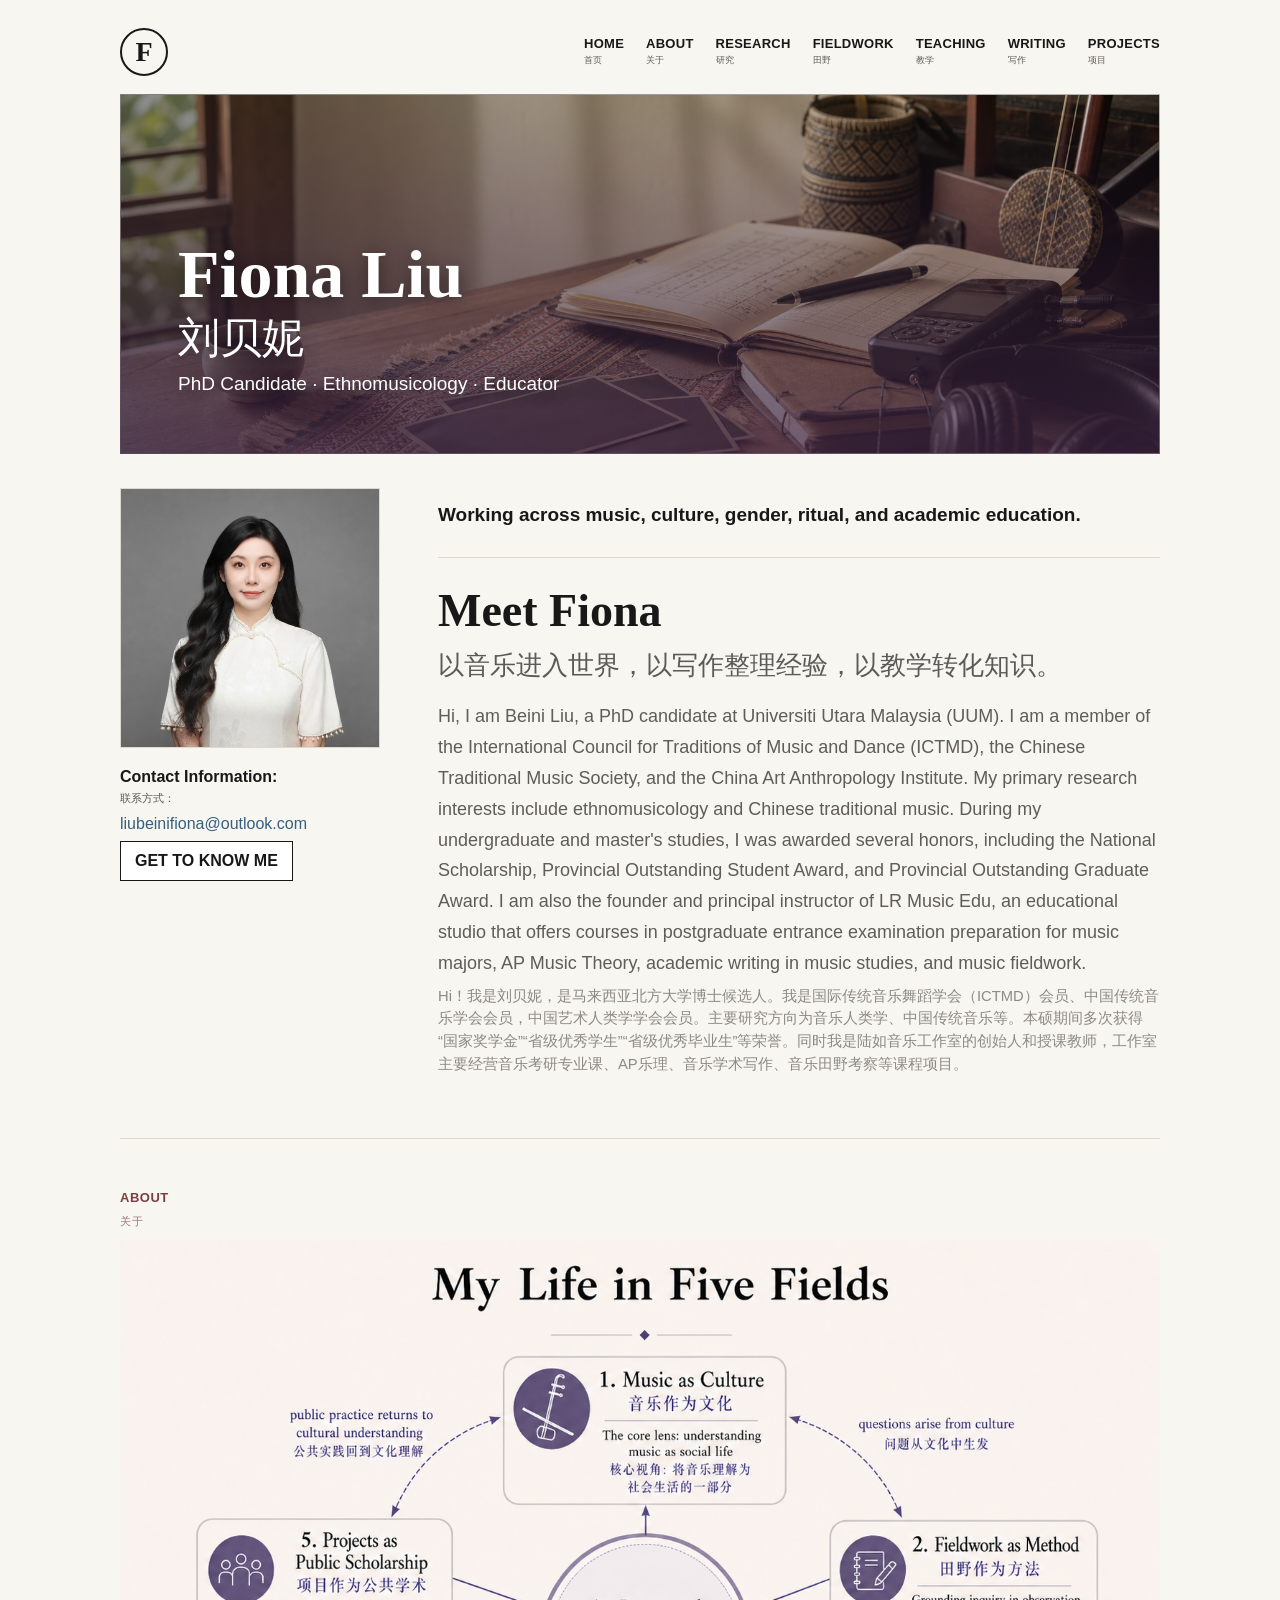
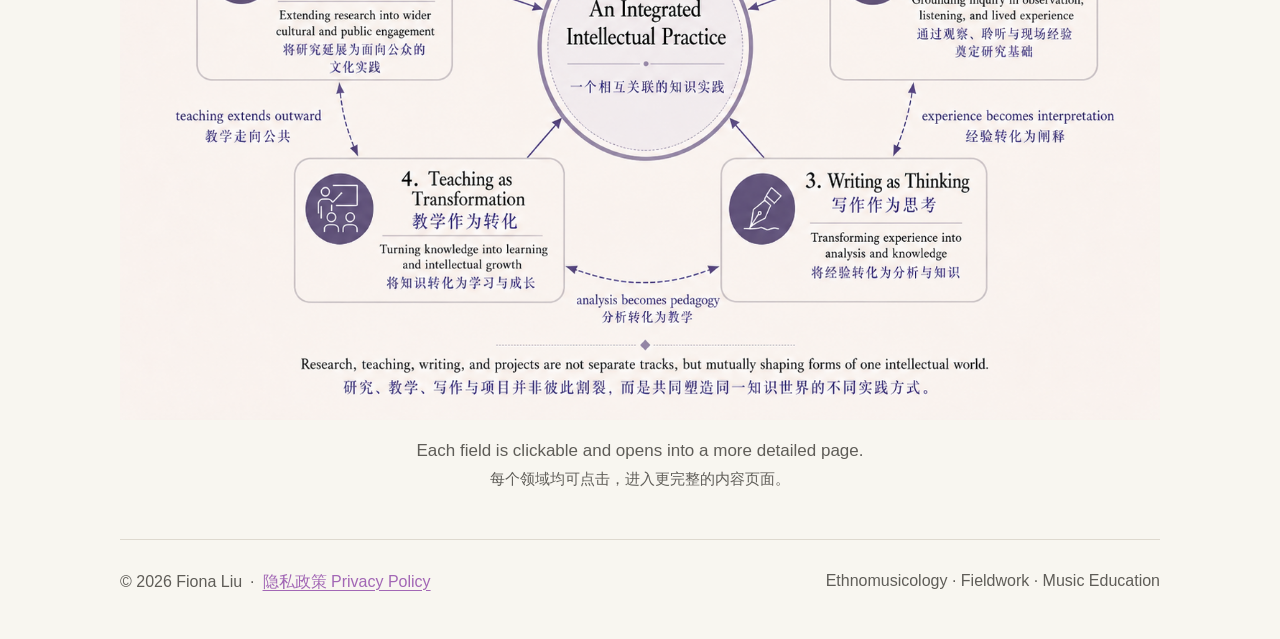
==== commit 814d2aaf: "Add files via upload" ====
--- a/index.html
+++ b/index.html
@@ -8,7 +8,7 @@
       content="Fiona Liu, ethnomusicology PhD researcher, educator, and founder of Lu Ru Music."
     >
     <title>Fiona Liu | Ethnomusicology & Music Education</title>
-    <link rel="stylesheet" href="styles.css?v=20260607-12">
+    <link rel="stylesheet" href="styles.css?v=20260607-13">
   </head>
   <body>
     <header class="site-header">
@@ -26,7 +26,6 @@
         <a href="#teaching" data-i18n="navTeaching">Teaching</a>
         <a href="#writing" data-i18n="navWriting">Writing</a>
         <a href="#projects" data-i18n="navProjects">Projects</a>
-        <a href="#contact" data-i18n="navCooperation">Cooperation</a>
       </nav>
     </header>
 
@@ -641,25 +640,6 @@
         <a class="button-link section-back" href="#about">Back 返回</a>
       </section>
 
-      <section class="contact-page" id="contact">
-        <div class="contact-band" aria-hidden="true"></div>
-        <div class="contact-form-wrap">
-          <h2 data-i18n="contactFormTitle">Get in touch with me!</h2>
-          <form class="contact-form" data-contact-form>
-            <label for="contact-name" data-i18n="contactNameLabel">Name</label>
-            <input id="contact-name" name="name" type="text" autocomplete="name" required>
-
-            <label for="contact-email" data-i18n="contactEmailLabel">Email</label>
-            <input id="contact-email" name="email" type="email" autocomplete="email" required>
-
-            <label for="contact-message" data-i18n="contactMessageLabel">Message</label>
-            <textarea id="contact-message" name="message" rows="9" required></textarea>
-
-            <button type="submit" data-i18n="contactSendLabel">Send</button>
-            <p class="contact-form-status" data-contact-status aria-live="polite"></p>
-          </form>
-        </div>
-      </section>
     </main>
 
     <footer class="site-footer">
@@ -682,6 +662,6 @@
         <button type="button" data-image-viewer-zoom-in>＋</button>
       </div>
     </div>
-    <script src="script.js?v=20260607-12"></script>
+    <script src="script.js?v=20260607-13"></script>
   </body>
 </html>
--- a/styles.css
+++ b/styles.css
@@ -1158,93 +1158,6 @@
   margin-top: 8px;
 }
 
-.contact-page {
-  width: 100%;
-  margin: 0;
-  background: var(--surface);
-}
-
-.contact-band {
-  height: 70px;
-  background: #5f3d68;
-}
-
-.contact-form-wrap {
-  width: min(100% - 92px, 1040px);
-  margin: 0 auto;
-  padding: 72px 0 88px;
-}
-
-.contact-form-wrap h2 {
-  margin: 0 0 44px;
-  font-family: Inter, "Noto Sans SC", sans-serif;
-  font-size: clamp(40px, 5vw, 58px);
-  font-weight: 800;
-  line-height: 1.08;
-  letter-spacing: 0;
-}
-
-.contact-form {
-  display: grid;
-  gap: 18px;
-  max-width: 980px;
-}
-
-.contact-form label {
-  color: var(--ink);
-  font-size: 24px;
-  line-height: 1.2;
-}
-
-.contact-form input,
-.contact-form textarea {
-  width: 100%;
-  border: 2px solid rgba(23, 24, 23, 0.18);
-  border-radius: 8px;
-  color: var(--ink);
-  background: #ffffff;
-  font: inherit;
-  font-size: 18px;
-}
-
-.contact-form input {
-  min-height: 56px;
-  padding: 12px 16px;
-}
-
-.contact-form textarea {
-  min-height: 380px;
-  padding: 16px;
-  resize: vertical;
-}
-
-.contact-form button {
-  width: fit-content;
-  min-height: 48px;
-  margin-top: 8px;
-  padding: 0 22px;
-  border: 2px solid rgba(23, 24, 23, 0.22);
-  border-radius: 8px;
-  color: var(--ink);
-  background: #ffffff;
-  font: inherit;
-  font-size: 18px;
-  line-height: 1;
-  cursor: pointer;
-}
-
-.contact-form button:disabled {
-  cursor: not-allowed;
-  opacity: 0.55;
-}
-
-.contact-form-status {
-  min-height: 24px;
-  margin: -8px 0 0;
-  color: var(--muted);
-  font-size: 16px;
-}
-
 .site-footer {
   display: flex;
   justify-content: space-between;
@@ -1398,42 +1311,6 @@
 
   .portrait-placeholder {
     min-height: 220px;
-  }
-
-  .contact-form-wrap {
-    width: min(100% - 48px, 1040px);
-    padding: 54px 0 74px;
-  }
-
-  .contact-form-wrap h2 {
-    margin-bottom: 34px;
-  }
-
-  .contact-form {
-    gap: 16px;
-  }
-
-  .contact-form label {
-    font-size: 22px;
-  }
-
-  .contact-form input {
-    min-height: 52px;
-  }
-
-  .contact-form input,
-  .contact-form textarea {
-    font-size: 18px;
-  }
-
-  .contact-form textarea {
-    min-height: 340px;
-  }
-
-  .contact-form button {
-    min-height: 46px;
-    padding: 0 20px;
-    font-size: 18px;
   }
 
   .training-list {
